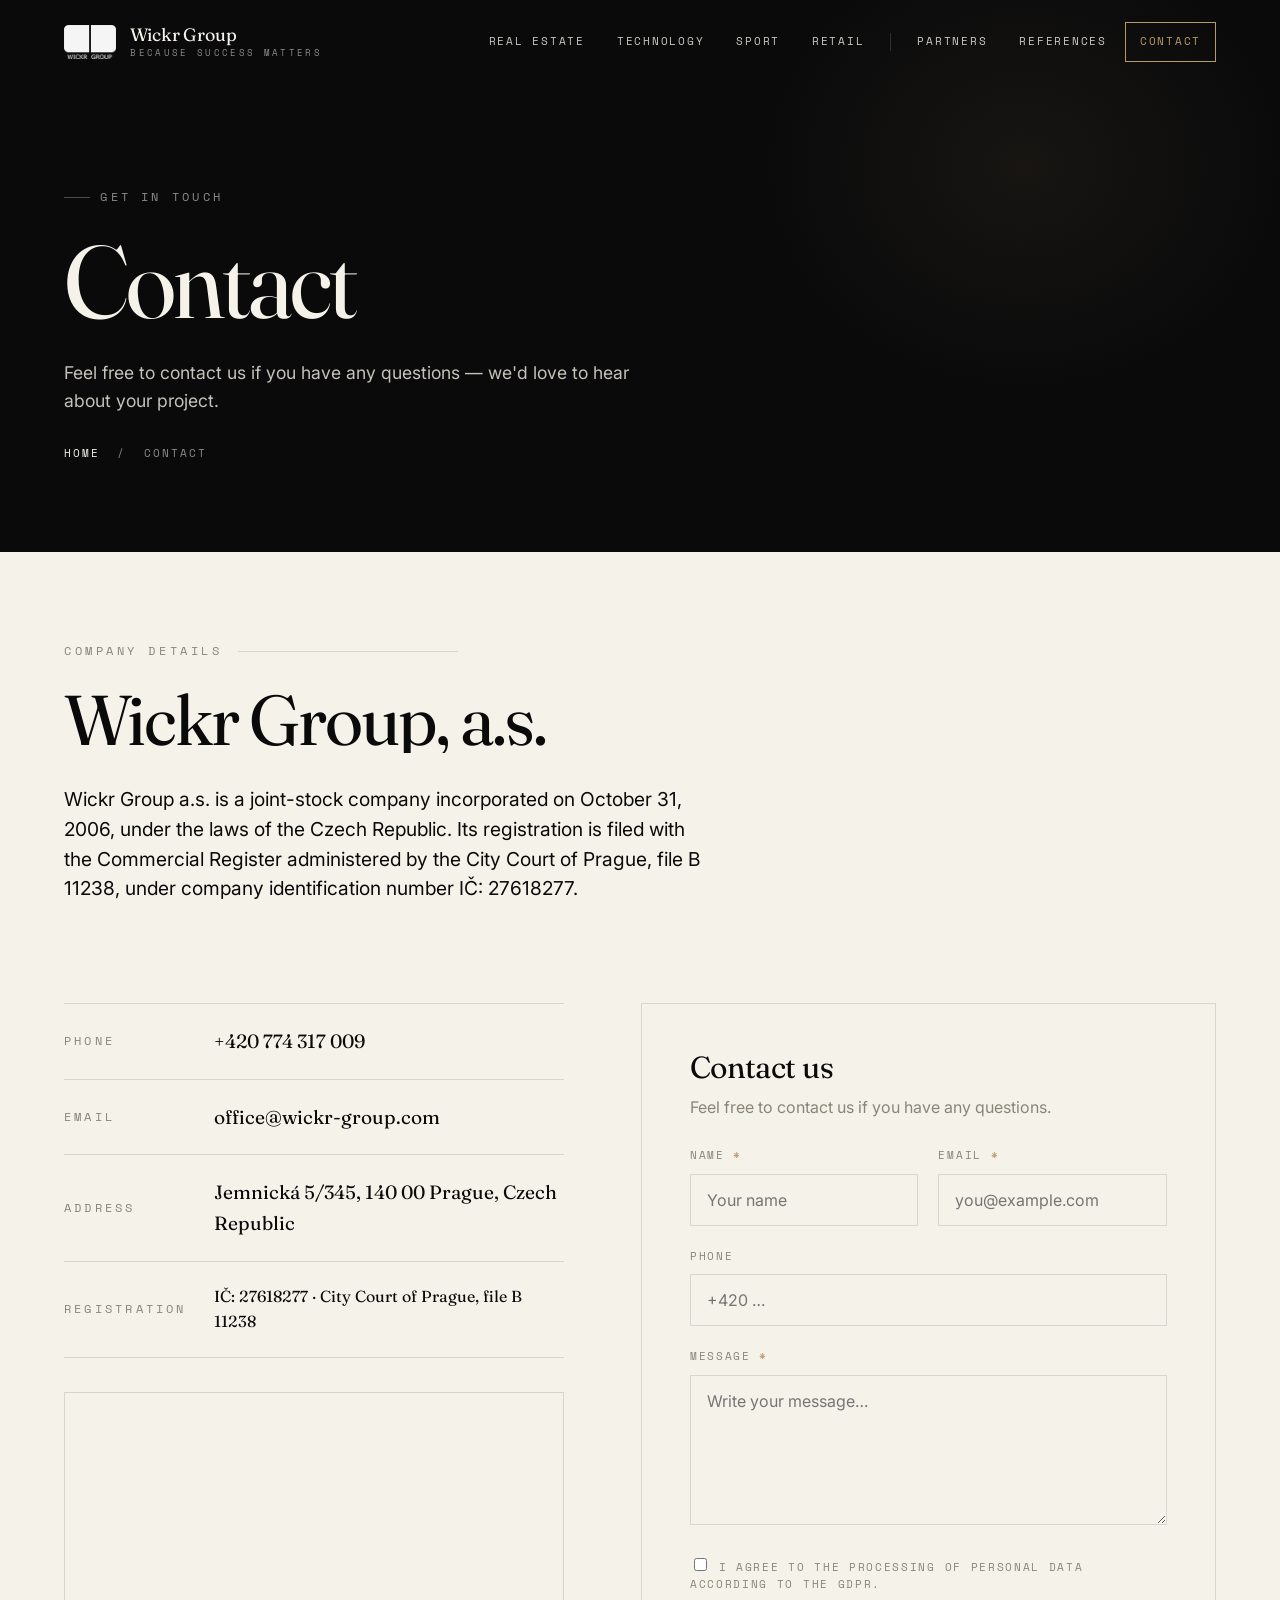
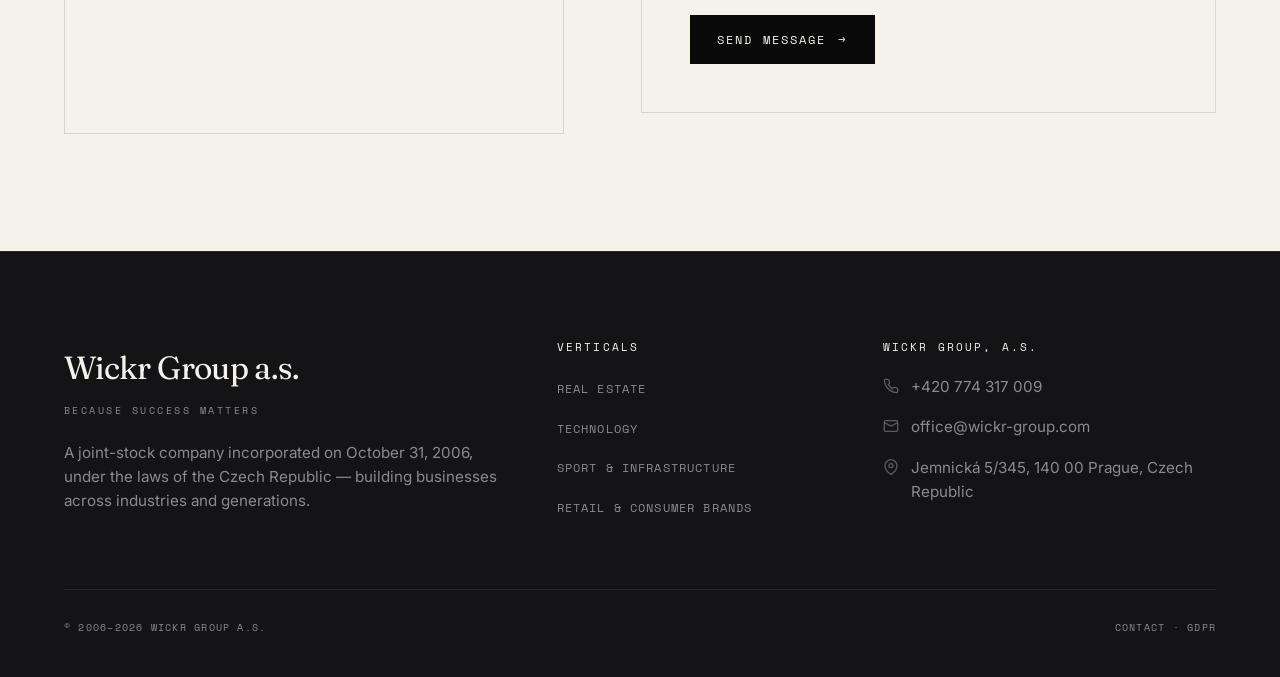
==== contact.html @ 7cead40c "Add files via upload" ====
<!DOCTYPE html>
<html lang="en">
<head>
<meta charset="UTF-8" />
<meta name="viewport" content="width=device-width, initial-scale=1.0" />
<title>Contact — Wickr Group a.s.</title>
<meta name="description" content="Contact Wickr Group a.s. — a diversified Czech family group based in Prague." />
<link rel="preconnect" href="https://fonts.googleapis.com" />
<link rel="preconnect" href="https://fonts.gstatic.com" crossorigin />
<link href="https://fonts.googleapis.com/css2?family=Fraunces:ital,opsz,wght@0,9..144,400;0,9..144,500;1,9..144,400&family=Inter:wght@400;500;600&family=Space+Mono:wght@400;700&display=swap" rel="stylesheet" />
<link rel="stylesheet" href="assets/styles.css" />
</head>
<body>

<header class="site-header">
  <div class="container container--wide nav">
    <a class="brand" href="index.html">
      <img src="assets/img/WGlogo-final.png" alt="Wickr Group a.s." />
      <span class="brand-text">Wickr Group<span>Because Success Matters</span></span>
    </a>
    <button class="nav-toggle" aria-label="Menu"><span></span><span></span><span></span></button>
    <ul class="nav-links">
      <li><a href="index.html#real-estate">Real Estate</a></li>
      <li><a href="index.html#technology">Technology</a></li>
      <li><a href="index.html#sport">Sport</a></li>
      <li><a href="index.html#retail">Retail</a></li>
      <li class="nav-sep" aria-hidden="true"></li>
      <li><a href="partnership.html">Partners</a></li>
      <li><a href="references.html">References</a></li>
      <li class="nav-cta"><a class="btn btn--line active" href="contact.html">Contact</a></li>
    </ul>
  </div>
</header>

<section class="page-banner">
  <div class="container container--wide">
    <span class="label" style="color:var(--mute-d)">Get in touch</span>
    <h1>Contact</h1>
    <p>Feel free to contact us if you have any questions — we'd love to hear about your project.</p>
    <div class="breadcrumb"><a href="index.html">Home</a> &nbsp;/&nbsp; Contact</div>
  </div>
</section>

<section class="chapter chapter--light" data-nav-theme="light" style="padding-top:clamp(50px,7vw,90px);">
  <div class="container container--wide">
    <div class="chapter__head">
      <span class="chapter__index reveal">Company details <span class="rule"></span></span>
      <h2 class="chapter__title reveal-line" style="font-size:clamp(2rem,5.5vw,4.4rem);"><span>Wickr Group, a.s.</span></h2>
      <p class="chapter__lead reveal">Wickr Group a.s. is a joint-stock company incorporated on October 31, 2006, under the laws of the Czech Republic. Its registration is filed with the Commercial Register administered by the City Court of Prague, file B 11238, under company identification number IČ: 27618277.</p>
    </div>

    <div class="contact-grid" id="form">
      <!-- Info -->
      <div class="reveal">
        <div class="info-list">
          <div class="info-row"><span class="label label--plain">Phone</span><span class="value"><a href="tel:+420774317009">+420 774 317 009</a></span></div>
          <div class="info-row"><span class="label label--plain">Email</span><span class="value"><a href="mailto:office@wickr-group.com">office@wickr-group.com</a></span></div>
          <div class="info-row"><span class="label label--plain">Address</span><span class="value">Jemnická 5/345, 140 00 Prague, Czech Republic</span></div>
          <div class="info-row"><span class="label label--plain">Registration</span><span class="value" style="font-size:1rem;">IČ: 27618277 · City Court of Prague, file B 11238</span></div>
        </div>
        <div class="map-wrap">
          <iframe title="Map" loading="lazy" src="https://www.openstreetmap.org/export/embed.html?bbox=14.45%2C50.04%2C14.52%2C50.07&amp;layer=mapnik&amp;marker=50.055%2C14.485"></iframe>
        </div>
      </div>

      <!-- Form -->
      <div class="reveal">
        <form class="form" id="contactForm" action="send.php" method="post">
          <h3>Contact us</h3>
          <p style="color:var(--mute);margin-bottom:26px;">Feel free to contact us if you have any questions.</p>
          <div class="form-row">
            <div class="field">
              <label>Name <span class="req">*</span></label>
              <input type="text" name="name" placeholder="Your name" required />
            </div>
            <div class="field">
              <label>Email <span class="req">*</span></label>
              <input type="email" name="email" placeholder="you@example.com" required />
            </div>
          </div>
          <div class="field">
            <label>Phone</label>
            <input type="tel" name="phone" placeholder="+420 …" />
          </div>
          <div class="field">
            <label>Message <span class="req">*</span></label>
            <textarea name="message" placeholder="Write your message…" required></textarea>
          </div>
          <div class="field">
            <label class="checkbox"><input type="checkbox" name="gdpr" required /> I agree to the processing of personal data according to the GDPR.</label>
          </div>
          <!-- anti-spam honeypot: leave empty -->
          <input type="text" name="website" tabindex="-1" autocomplete="off" style="position:absolute;left:-9999px;" aria-hidden="true" />
          <button class="btn btn--solid" type="submit">Send message <span class="arrow">→</span></button>
          <p id="formNote" style="display:none;color:var(--ink);margin-top:18px;font-weight:600;">Thank you — your message has been sent. We'll be in touch shortly.</p>
          <p id="formError" style="display:none;color:#a23b3b;margin-top:18px;font-weight:600;">Sorry, something went wrong. Please email us directly at office@wickr-group.com.</p>
        </form>
      </div>
    </div>
  </div>
</section>

<footer class="site-footer">
  <div class="container container--wide">
    <div class="footer-grid">
      <div>
        <div class="footer-brand">Wickr Group a.s.<span>Because Success Matters</span></div>
        <p>A joint-stock company incorporated on October 31, 2006, under the laws of the Czech Republic — building businesses across industries and generations.</p>
      </div>
      <div>
        <h4>Verticals</h4>
        <ul>
          <li><a href="index.html#real-estate">Real Estate</a></li>
          <li><a href="index.html#technology">Technology</a></li>
          <li><a href="index.html#sport">Sport &amp; Infrastructure</a></li>
          <li><a href="index.html#retail">Retail &amp; Consumer Brands</a></li>
        </ul>
      </div>
      <div>
        <h4>Wickr Group, a.s.</h4>
        <div class="foot-contact"><svg viewBox="0 0 24 24" fill="none" stroke="currentColor" stroke-width="2"><path d="M22 16.92v3a2 2 0 0 1-2.18 2 19.79 19.79 0 0 1-8.63-3.07 19.5 19.5 0 0 1-6-6 19.79 19.79 0 0 1-3.07-8.67A2 2 0 0 1 4.11 2h3a2 2 0 0 1 2 1.72c.13.96.36 1.9.7 2.81a2 2 0 0 1-.45 2.11L8.09 9.91a16 16 0 0 0 6 6l1.27-1.27a2 2 0 0 1 2.11-.45c.91.34 1.85.57 2.81.7A2 2 0 0 1 22 16.92z"/></svg><a href="tel:+420774317009">+420 774 317 009</a></div>
        <div class="foot-contact"><svg viewBox="0 0 24 24" fill="none" stroke="currentColor" stroke-width="2"><rect x="2" y="4" width="20" height="16" rx="2"/><path d="m22 7-10 5L2 7"/></svg><a href="mailto:office@wickr-group.com">office@wickr-group.com</a></div>
        <div class="foot-contact"><svg viewBox="0 0 24 24" fill="none" stroke="currentColor" stroke-width="2"><path d="M21 10c0 7-9 13-9 13s-9-6-9-13a9 9 0 0 1 18 0z"/><circle cx="12" cy="10" r="3"/></svg><span>Jemnická 5/345, 140 00 Prague, Czech Republic</span></div>
      </div>
    </div>
    <div class="footer-bottom">
      <span>© 2006–2026 Wickr Group a.s.</span>
      <span><a href="contact.html">Contact</a> · <a href="#gdpr">GDPR</a></span>
    </div>
  </div>
</footer>

<script src="assets/main.js"></script>
</body>
</html>
---- assets/styles.css ----
/* =============================================================
   WICKR GROUP — "Future Heritage"
   Established, not old. Futuristic, not experimental. Luxurious, not flashy.
   ============================================================= */

:root {
  /* Core palette — black / charcoal / warm off-white / restrained neutrals */
  --ink:        #0a0a0b;   /* near-black */
  --char:       #141416;   /* charcoal */
  --char-2:     #1b1c1f;   /* raised charcoal */
  --char-3:     #26272b;   /* hairlines on dark */
  --paper:      #f5f2ea;   /* warm off-white */
  --paper-2:    #eae5d9;   /* deeper warm neutral */
  --paper-3:    #ded8ca;
  --mute:       #8b8578;   /* warm grey text on light */
  --mute-d:     #8a8b8f;   /* cool grey text on dark */
  --line:       rgba(10,10,11,.12);
  --line-d:     rgba(255,255,255,.14);
  --brass:      #b89968;   /* restrained warm metallic accent — used sparingly */

  --maxw: 1280px;
  --gutter: clamp(20px, 5vw, 64px);

  --sans: "Inter", "Segoe UI", system-ui, -apple-system, Roboto, Helvetica, Arial, sans-serif;
  --serif: "Fraunces", "Playfair Display", Georgia, serif;
  --mono: "Space Mono", ui-monospace, "SFMono-Regular", Menlo, Consolas, monospace;

  --ease: cubic-bezier(.22,.61,.36,1);       /* weighted, premium */
  --ease-out: cubic-bezier(.16,1,.3,1);
}

* { box-sizing: border-box; }

html { -webkit-text-size-adjust: 100%; }
html.lenis, html.lenis body { height: auto; }
.lenis.lenis-smooth { scroll-behavior: auto !important; }
.lenis.lenis-stopped { overflow: hidden; }

body {
  margin: 0;
  font-family: var(--sans);
  color: var(--ink);
  background: var(--paper);
  line-height: 1.6;
  font-weight: 400;
  -webkit-font-smoothing: antialiased;
  text-rendering: optimizeLegibility;
  overflow-x: hidden;
}

img { max-width: 100%; display: block; }

::selection { background: var(--ink); color: var(--paper); }

a { color: inherit; text-decoration: none; }

h1, h2, h3, h4 {
  font-family: var(--serif);
  font-weight: 400;
  line-height: 1.02;
  letter-spacing: -.015em;
  margin: 0;
  font-optical-sizing: auto;
}

p { margin: 0 0 1.15em; }

.container { width: 100%; max-width: var(--maxw); margin: 0 auto; padding: 0 var(--gutter); }
.container--wide { max-width: 1600px; }

/* ---------- Institutional / technical label ---------- */
.label {
  font-family: var(--mono);
  font-size: .72rem;
  letter-spacing: .28em;
  text-transform: uppercase;
  color: var(--mute);
  display: inline-flex;
  align-items: center;
  gap: .9em;
  font-weight: 400;
}
.label::before {
  content: "";
  width: 26px; height: 1px;
  background: currentColor;
  opacity: .5;
}
.label--plain::before { display: none; }
[data-theme="dark"] .label, .theme-dark .label { color: var(--mute-d); }

/* ---------- Buttons ---------- */
.btn {
  --bc: var(--ink);
  display: inline-flex; align-items: center; gap: 12px;
  padding: 15px 26px;
  font-family: var(--mono);
  font-size: .74rem;
  letter-spacing: .18em;
  text-transform: uppercase;
  border: 1px solid var(--bc);
  color: var(--bc);
  background: transparent;
  cursor: pointer;
  transition: color .5s var(--ease), background .5s var(--ease), border-color .5s var(--ease);
  position: relative;
  overflow: hidden;
}
.btn .arrow { transition: transform .5s var(--ease); }
.btn:hover .arrow { transform: translateX(6px); }
.btn--solid { background: var(--ink); color: var(--paper); border-color: var(--ink); }
.btn--solid:hover { background: transparent; color: var(--ink); }
.btn--line:hover { background: var(--ink); color: var(--paper); }
.theme-dark .btn, [data-theme="dark"] .btn { --bc: var(--paper); }
.theme-dark .btn--line:hover, [data-theme="dark"] .btn--line:hover { background: var(--paper); color: var(--ink); }
.theme-dark .btn--solid, [data-theme="dark"] .btn--solid { background: var(--paper); color: var(--ink); border-color: var(--paper); }
.theme-dark .btn--solid:hover, [data-theme="dark"] .btn--solid:hover { background: transparent; color: var(--paper); }

/* =============================================================
   LOADER
   ============================================================= */
.loader {
  position: fixed; inset: 0; z-index: 200;
  background: var(--ink); color: var(--paper);
  display: flex; align-items: flex-end; justify-content: space-between;
  padding: var(--gutter);
  transition: opacity .8s var(--ease), visibility .8s var(--ease);
}
.loader.done { opacity: 0; visibility: hidden; }
.loader__brand { font-family: var(--mono); letter-spacing: .5em; font-size: .8rem; text-transform: uppercase; }
.loader__count { font-family: var(--serif); font-size: clamp(4rem, 18vw, 13rem); line-height: .8; letter-spacing: -.03em; }
.loader__bar { position: absolute; left: 0; bottom: 0; height: 2px; background: var(--brass); width: 0%; transition: width .3s linear; }

/* =============================================================
   HEADER / NAV
   ============================================================= */
.site-header {
  position: fixed; top: 0; left: 0; right: 0; z-index: 90;
  transition: background .5s var(--ease), border-color .5s var(--ease), transform .5s var(--ease);
  border-bottom: 1px solid transparent;
}
.site-header.scrolled {
  background: rgba(10,10,11,.78);
  backdrop-filter: saturate(140%) blur(14px);
  border-bottom-color: var(--line-d);
}
.site-header.hide { transform: translateY(-100%); }
.nav { display: flex; align-items: center; justify-content: space-between; min-height: 84px; gap: 24px; }

.brand { display: flex; align-items: center; gap: 14px; color: var(--paper); }
.brand img { height: 34px; width: auto; filter: brightness(0) invert(1); opacity: .96; }
.brand-text { font-family: var(--serif); font-size: 1.12rem; letter-spacing: -.01em; line-height: 1; }
.brand-text span { display: block; font-family: var(--mono); font-size: .56rem; letter-spacing: .26em; text-transform: uppercase; color: var(--mute-d); margin-top: 5px; }
/* over light sections the nav text flips */
.site-header.on-light:not(.scrolled) .brand { color: var(--ink); }
.site-header.on-light:not(.scrolled) .brand img { filter: none; }
.site-header.on-light:not(.scrolled) .nav-links > li > a { color: var(--ink); }
.site-header.on-light:not(.scrolled) .nav-toggle span { background: var(--ink); }

.nav-links { display: flex; align-items: center; gap: 4px; list-style: none; margin: 0; padding: 0; }
.nav-links > li > a {
  display: block; padding: 10px 14px;
  font-family: var(--mono); font-size: .68rem; letter-spacing: .16em; text-transform: uppercase;
  color: var(--paper); opacity: .82; transition: opacity .3s var(--ease), color .5s var(--ease);
}
.nav-links > li > a:hover, .nav-links > li > a.active { opacity: 1; }
.nav-links > li > a.active { color: var(--brass); }
.nav-sep { width: 1px; height: 18px; background: var(--line-d); margin: 0 8px; }
.site-header.on-light:not(.scrolled) .nav-sep { background: var(--line); }
.nav-cta a { border-color: currentColor; }

.nav-toggle { display: none; background: none; border: 0; cursor: pointer; padding: 10px; z-index: 95; }
.nav-toggle span { display: block; width: 26px; height: 1.5px; background: var(--paper); margin: 6px 0; transition: .4s var(--ease); }
.nav-toggle.open span:nth-child(1) { transform: translateY(7.5px) rotate(45deg); }
.nav-toggle.open span:nth-child(2) { opacity: 0; }
.nav-toggle.open span:nth-child(3) { transform: translateY(-7.5px) rotate(-45deg); }

/* =============================================================
   HERO / GLOBE
   ============================================================= */
.hero {
  position: relative;
  min-height: 100svh;
  background: var(--ink);
  color: var(--paper);
  overflow: hidden;
  display: flex;
  align-items: center;
}
.hero__canvas { position: absolute; inset: 0; z-index: 1; }
.hero__canvas canvas { display: block; width: 100% !important; height: 100% !important; }
.hero__glow {
  position: absolute; z-index: 0; inset: 0;
  background: radial-gradient(60% 60% at 68% 45%, rgba(184,153,104,.10), transparent 70%);
  pointer-events: none;
}
.hero__inner { position: relative; z-index: 3; width: 100%; pointer-events: none; }
.hero__inner .btn, .hero__inner a { pointer-events: auto; }
.hero__eyebrow { margin-bottom: 30px; color: var(--mute-d); }
.hero h1 {
  font-size: clamp(2.6rem, 8.5vw, 8.2rem);
  line-height: .96;
  max-width: 15ch;
  letter-spacing: -.03em;
}
.hero h1 em { font-style: italic; color: var(--brass); }
.hero__sub { margin-top: 34px; max-width: 46ch; color: #cfccc4; font-size: clamp(1rem, 1.4vw, 1.22rem); line-height: 1.6; }
.hero__scroll {
  position: absolute; z-index: 3; left: var(--gutter); bottom: 30px;
  font-family: var(--mono); font-size: .64rem; letter-spacing: .24em; text-transform: uppercase; color: var(--mute-d);
  display: flex; align-items: center; gap: 12px;
}
.hero__scroll .line { width: 46px; height: 1px; background: var(--mute-d); position: relative; overflow: hidden; }
.hero__scroll .line::after { content:""; position:absolute; inset:0; background: var(--brass); transform: translateX(-100%); animation: scrollcue 2.6s var(--ease) infinite; }
@keyframes scrollcue { 0%{transform:translateX(-100%)} 60%,100%{transform:translateX(100%)} }
.hero__meta {
  position: absolute; z-index: 3; right: var(--gutter); bottom: 34px;
  text-align: right; font-family: var(--mono); font-size: .62rem; letter-spacing: .2em; text-transform: uppercase; color: var(--mute-d); line-height: 2;
}

/* WebGL fallback */
.hero.no-webgl .hero__canvas {
  background:
    radial-gradient(closest-side at 68% 46%, #24262b, #0d0d0f 78%),
    var(--ink);
}
.hero.no-webgl .hero__canvas::after {
  content:""; position:absolute; left:56%; top:50%; width: min(46vw,520px); aspect-ratio:1; transform: translate(-50%,-50%);
  border-radius:50%; border:1px solid rgba(255,255,255,.10);
  box-shadow: inset 0 0 120px rgba(0,0,0,.6), 0 0 90px rgba(184,153,104,.06);
  background: repeating-radial-gradient(circle at 40% 38%, rgba(255,255,255,.05) 0 1px, transparent 1px 9px);
}

/* =============================================================
   SECTIONS / CHAPTERS
   ============================================================= */
.chapter { position: relative; padding: clamp(90px, 13vh, 180px) 0; }
.chapter--dark { background: var(--ink); color: var(--paper); }
.chapter--char { background: var(--char); color: var(--paper); }
.chapter--light { background: var(--paper); color: var(--ink); }
.chapter--paper2 { background: var(--paper-2); color: var(--ink); }
.chapter--dark p, .chapter--char p { color: #c5c2ba; }
.chapter--dark h1,.chapter--dark h2,.chapter--dark h3,.chapter--char h2,.chapter--char h3 { color: var(--paper); }

/* Chapter opener: big label + oversized title */
.chapter__head { display: grid; grid-template-columns: 1fr; gap: 26px; margin-bottom: clamp(40px, 6vw, 80px); }
.chapter__index {
  font-family: var(--mono); font-size: .74rem; letter-spacing: .3em; text-transform: uppercase; color: var(--mute);
  display: flex; align-items: center; gap: 16px;
}
.chapter--dark .chapter__index, .chapter--char .chapter__index { color: var(--mute-d); }
.chapter__index .rule { flex: 1; height: 1px; background: var(--line); max-width: 220px; }
.chapter--dark .chapter__index .rule, .chapter--char .chapter__index .rule { background: var(--line-d); }
.chapter__title {
  font-size: clamp(2.6rem, 9vw, 8rem);
  line-height: .94;
  letter-spacing: -.03em;
}
.chapter__lead { max-width: 54ch; font-size: clamp(1.05rem, 1.5vw, 1.35rem); line-height: 1.55; margin-top: 6px; }

/* Split layout */
.split { display: grid; grid-template-columns: 1.05fr .95fr; gap: clamp(36px, 6vw, 90px); align-items: center; }
.split--reverse .split__media { order: 2; }
.split__media { position: relative; overflow: hidden; }
.split__media img { width: 100%; height: 100%; object-fit: cover; min-height: 340px; }
.split__body h3 { font-size: clamp(1.6rem, 3vw, 2.6rem); margin-bottom: .5em; }
.split__body p { max-width: 52ch; }

/* Editorial prose */
.prose p { font-size: 1.06rem; max-width: 60ch; color: inherit; opacity: .92; }
.prose--muted p { color: var(--mute); }

/* Feature list */
.f-list { list-style: none; margin: 20px 0 0; padding: 0; }
.f-list li {
  position: relative; padding: 16px 0 16px 34px;
  border-top: 1px solid var(--line);
  font-size: 1rem; color: inherit;
}
.chapter--dark .f-list li, .chapter--char .f-list li { border-top-color: var(--line-d); }
.f-list li:last-child { border-bottom: 1px solid var(--line); }
.chapter--dark .f-list li:last-child, .chapter--char .f-list li:last-child { border-bottom-color: var(--line-d); }
.f-list li::before {
  content: attr(data-i);
  position: absolute; left: 0; top: 17px;
  font-family: var(--mono); font-size: .66rem; color: var(--brass); letter-spacing: .1em;
}

/* Stats */
.stats { display: grid; grid-template-columns: repeat(3, 1fr); gap: clamp(24px, 4vw, 60px); border-top: 1px solid var(--line-d); padding-top: 56px; }
.stat .num { font-family: var(--serif); font-size: clamp(3rem, 7vw, 5.6rem); line-height: .9; letter-spacing: -.03em; }
.stat .num .plus { color: var(--brass); }
.stat .lbl { font-family: var(--mono); font-size: .68rem; letter-spacing: .2em; text-transform: uppercase; color: var(--mute-d); margin-top: 16px; }

/* Spec table */
.spec { border-top: 1px solid var(--line); }
.chapter--dark .spec, .chapter--char .spec { border-top-color: var(--line-d); }
.spec-row { display: flex; justify-content: space-between; gap: 24px; padding: 16px 0; border-bottom: 1px solid var(--line); }
.chapter--dark .spec-row, .chapter--char .spec-row { border-bottom-color: var(--line-d); }
.spec-row .k { font-family: var(--mono); font-size: .72rem; letter-spacing: .12em; text-transform: uppercase; color: var(--mute); }
.chapter--dark .spec-row .k, .chapter--char .spec-row .k { color: var(--mute-d); }
.spec-row .v { font-family: var(--serif); font-size: 1.15rem; }

/* =============================================================
   RETAIL vertical — editorial brand list + Symphony moment
   ============================================================= */
.brand-index { border-top: 1px solid var(--line-d); margin-top: 10px; }
.brand-index a, .brand-index span.bi {
  display: flex; align-items: baseline; justify-content: space-between; gap: 20px;
  padding: 22px 0; border-bottom: 1px solid var(--line-d);
  font-family: var(--serif); font-size: clamp(1.5rem, 4.4vw, 3.1rem); letter-spacing: -.02em; color: var(--paper);
  transition: padding .5s var(--ease), color .4s var(--ease);
}
.brand-index .bi .cat { font-family: var(--mono); font-size: .64rem; letter-spacing: .2em; text-transform: uppercase; color: var(--mute-d); align-self: center; }
.brand-index a:hover { padding-left: 22px; color: var(--brass); }

.symphony {
  margin-top: clamp(50px, 8vw, 110px);
  border: 1px solid var(--line-d);
  padding: clamp(32px, 5vw, 72px);
  display: grid; grid-template-columns: auto 1fr; gap: clamp(28px, 5vw, 70px); align-items: center;
  background:
    radial-gradient(120% 140% at 0% 0%, rgba(184,153,104,.09), transparent 55%),
    var(--char-2);
}
.symphony__mark {
  font-family: var(--serif); font-size: clamp(2.4rem, 5vw, 4rem); line-height: .95; letter-spacing: -.02em; color: var(--paper);
  writing-mode: vertical-rl; text-orientation: mixed; padding-right: 8px; border-right: 1px solid var(--line-d);
}
.symphony__body .label { color: var(--brass); margin-bottom: 20px; }
.symphony__body h3 { font-size: clamp(2rem, 4vw, 3.2rem); margin-bottom: .5em; color: var(--paper); }

/* =============================================================
   PARTNERS
   ============================================================= */
.partner { display: grid; grid-template-columns: 1fr 1fr; gap: clamp(30px, 6vw, 88px); align-items: center; padding: clamp(40px,7vw,90px) 0; }
.partner + .partner { border-top: 1px solid var(--line); }
.partner--reverse .partner__media { order: 2; }
.partner__media { overflow: hidden; }
.partner__media img { width: 100%; height: 100%; object-fit: cover; min-height: 320px; }
.partner__body .label { color: var(--brass); margin-bottom: 18px; }
.partner__body h3 { font-size: clamp(1.8rem, 3.5vw, 3rem); margin-bottom: .55em; }
.partner__links { display: flex; gap: 14px; flex-wrap: wrap; margin-top: 30px; }

/* =============================================================
   REFERENCES / GALLERY
   ============================================================= */
.gal-group { margin-bottom: clamp(50px, 8vw, 96px); }
.gal-group__head { display: flex; align-items: baseline; justify-content: space-between; gap: 20px; margin-bottom: 26px; border-bottom: 1px solid var(--line); padding-bottom: 18px; }
.gal-group__head h3 { font-size: clamp(1.5rem, 3vw, 2.4rem); }
.gal-group__head .label { color: var(--mute); }
.gal-grid { display: grid; grid-template-columns: repeat(auto-fill, minmax(260px, 1fr)); gap: 12px; }
.gal-grid a { display: block; aspect-ratio: 4/3; overflow: hidden; position: relative; background: var(--paper-2); }
.gal-grid img { width: 100%; height: 100%; object-fit: cover; transition: transform 1s var(--ease); }
.gal-grid a:hover img { transform: scale(1.06); }
.gal-grid a::after { content:""; position:absolute; inset:0; background: linear-gradient(transparent 60%, rgba(10,10,11,.4)); opacity:0; transition: opacity .5s var(--ease); }
.gal-grid a:hover::after { opacity:1; }

.proj-cards { display: grid; grid-template-columns: 1fr 1fr; gap: clamp(20px,3vw,32px); }
.proj-card { background: var(--char-2); overflow: hidden; }
.proj-card img { aspect-ratio: 16/9; object-fit: cover; width: 100%; transition: transform 1s var(--ease); }
.proj-card:hover img { transform: scale(1.04); }
.proj-card .body { padding: 30px 32px 36px; }
.proj-card h3 { font-size: 1.5rem; margin-bottom: .5em; color: var(--paper); }
.proj-card p { color: #c5c2ba; font-size: .98rem; }

/* =============================================================
   PAGE BANNER (subpages)
   ============================================================= */
.page-banner { background: var(--ink); color: var(--paper); padding: clamp(150px,20vh,240px) 0 clamp(70px,10vh,120px); position: relative; overflow: hidden; }
.page-banner::after { content:""; position:absolute; right:-10%; top:-30%; width: 60vw; height: 120%; background: radial-gradient(closest-side, rgba(184,153,104,.08), transparent 70%); pointer-events:none; }
.page-banner h1 { font-size: clamp(2.8rem, 8vw, 7rem); letter-spacing: -.03em; margin: 22px 0 0; }
.page-banner p { max-width: 56ch; color: #c5c2ba; margin-top: 26px; font-size: 1.1rem; }
.breadcrumb { font-family: var(--mono); font-size: .66rem; letter-spacing: .18em; text-transform: uppercase; color: var(--mute-d); margin-top: 30px; }
.breadcrumb a { color: var(--paper); }

/* =============================================================
   CONTACT
   ============================================================= */
.contact-grid { display: grid; grid-template-columns: 1fr 1.15fr; gap: clamp(36px, 6vw, 80px); align-items: start; }
.info-list { border-top: 1px solid var(--line); }
.info-row { display: grid; grid-template-columns: 130px 1fr; gap: 20px; padding: 22px 0; border-bottom: 1px solid var(--line); }
.info-row .label { color: var(--mute); }
.info-row .value { font-family: var(--serif); font-size: 1.2rem; }
.info-row .value a:hover { color: var(--brass); }
.map-wrap { margin-top: 34px; overflow: hidden; border: 1px solid var(--line); filter: grayscale(1) contrast(1.05); }
.map-wrap iframe { display: block; width: 100%; border: 0; height: 340px; }

.form { border: 1px solid var(--line); padding: clamp(28px, 4vw, 48px); background: var(--paper); }
.form h3 { font-size: 1.9rem; margin-bottom: .4em; }
.form-row { display: grid; grid-template-columns: 1fr 1fr; gap: 20px; }
.field { margin-bottom: 22px; }
.field label { display: block; font-family: var(--mono); font-size: .66rem; letter-spacing: .16em; text-transform: uppercase; color: var(--mute); margin-bottom: 10px; }
.field label .req { color: var(--brass); }
.field input, .field textarea {
  width: 100%; padding: 15px 16px; border: 1px solid var(--line); border-radius: 0;
  font-family: var(--sans); font-size: 1rem; color: var(--ink); background: transparent;
  transition: border-color .4s var(--ease);
}
.field input:focus, .field textarea:focus { outline: none; border-color: var(--ink); }
.field textarea { resize: vertical; min-height: 150px; }
.checkbox { display: flex; gap: 12px; align-items: flex-start; font-family: var(--sans); font-size: .9rem; letter-spacing: 0; text-transform: none; color: var(--mute); }
.checkbox input { width: auto; margin-top: 3px; accent-color: var(--ink); }

/* =============================================================
   CTA
   ============================================================= */
.cta { background: var(--ink); color: var(--paper); text-align: center; padding: clamp(80px,14vh,170px) 0; position: relative; overflow: hidden; }
.cta::after { content:""; position:absolute; left:50%; top:50%; transform:translate(-50%,-50%); width: 70vw; height: 70vw; max-width: 800px; max-height: 800px; border-radius:50%; background: radial-gradient(closest-side, rgba(184,153,104,.10), transparent 70%); pointer-events:none; }
.cta h2 { font-size: clamp(2.4rem, 6vw, 5rem); letter-spacing: -.03em; position: relative; }
.cta p { max-width: 52ch; margin: 26px auto 40px; color: #c5c2ba; position: relative; font-size: 1.1rem; }
.cta .btn { position: relative; }

/* =============================================================
   FOOTER
   ============================================================= */
.site-footer { background: var(--char); color: var(--mute-d); padding: clamp(70px,10vh,120px) 0 40px; border-top: 1px solid var(--char-3); }
.footer-grid { display: grid; grid-template-columns: 1.6fr 1fr 1.2fr; gap: 48px; padding-bottom: 56px; }
.footer-brand { font-family: var(--serif); font-size: 2rem; color: var(--paper); letter-spacing: -.02em; }
.footer-brand span { display:block; font-family: var(--mono); font-size:.6rem; letter-spacing:.26em; text-transform:uppercase; color: var(--mute-d); margin-top: 10px; }
.site-footer p { font-size: .95rem; max-width: 44ch; margin-top: 22px; }
.site-footer h4 { font-family: var(--mono); font-weight: 400; color: var(--paper); font-size: .68rem; letter-spacing: .2em; text-transform: uppercase; margin-bottom: 22px; }
.site-footer ul { list-style: none; margin: 0; padding: 0; }
.site-footer li { margin-bottom: 14px; }
.site-footer li a { font-family: var(--mono); font-size: .72rem; letter-spacing: .1em; text-transform: uppercase; color: var(--mute-d); transition: color .3s var(--ease); }
.site-footer a:hover { color: var(--paper); }
.foot-contact { display: flex; gap: 12px; align-items: flex-start; margin-bottom: 16px; font-size: .95rem; }
.foot-contact svg { width: 16px; height: 16px; margin-top: 3px; flex: 0 0 16px; opacity: .6; }
.footer-bottom { border-top: 1px solid var(--char-3); padding-top: 30px; display: flex; justify-content: space-between; flex-wrap: wrap; gap: 12px; font-family: var(--mono); font-size: .64rem; letter-spacing: .12em; text-transform: uppercase; }

/* =============================================================
   MOTION / REVEAL
   ============================================================= */
.reveal { opacity: 0; transform: translateY(28px); transition: opacity 1s var(--ease-out), transform 1s var(--ease-out); }
.reveal.in { opacity: 1; transform: none; }
.reveal-line { display: block; overflow: hidden; }
.reveal-line > * { display: block; transform: translateY(110%); transition: transform 1.1s var(--ease-out); }
.reveal-line.in > * { transform: none; }
[data-stagger] > * { transition-delay: calc(var(--d,0) * 90ms); }

/* =============================================================
   RESPONSIVE
   ============================================================= */
@media (max-width: 1000px) {
  .split, .partner, .contact-grid, .proj-cards { grid-template-columns: 1fr; }
  .split--reverse .split__media, .partner--reverse .partner__media { order: 0; }
  .symphony { grid-template-columns: 1fr; }
  .symphony__mark { writing-mode: horizontal-tb; border-right: 0; border-bottom: 1px solid var(--line-d); padding: 0 0 18px; }
  .footer-grid { grid-template-columns: 1fr 1fr; }
  .stats { grid-template-columns: 1fr; gap: 30px; }
}
@media (max-width: 760px) {
  .nav-links {
    position: fixed; inset: 0; z-index: 92;
    background: var(--ink); flex-direction: column; align-items: flex-start; justify-content: center;
    gap: 4px; padding: 0 var(--gutter);
    transform: translateY(-100%); transition: transform .6s var(--ease); display: flex;
  }
  .nav-links.open { transform: none; }
  .nav-links > li { width: 100%; }
  .nav-links > li > a { font-size: 1.6rem; font-family: var(--serif); letter-spacing: -.01em; text-transform: none; color: var(--paper) !important; opacity: 1; padding: 12px 0; }
  .nav-links > li > a.active { color: var(--brass) !important; }
  .nav-sep { display: none; }
  .nav-cta { margin-top: 20px; }
  .nav-cta a { font-family: var(--mono); font-size: .8rem; }
  .nav-toggle { display: block; }
  .site-header.on-light:not(.scrolled) .nav-toggle span { background: var(--ink); }
  .nav-toggle.open span { background: var(--paper) !important; }
  .info-row { grid-template-columns: 1fr; gap: 6px; }
  .form-row { grid-template-columns: 1fr; }
  .hero__meta { display: none; }
}

/* =============================================================
   REDUCED MOTION
   ============================================================= */
@media (prefers-reduced-motion: reduce) {
  * { animation-duration: .001ms !important; animation-iteration-count: 1 !important; transition-duration: .001ms !important; scroll-behavior: auto !important; }
  .reveal { opacity: 1; transform: none; }
  .reveal-line > * { transform: none; }
  .hero__scroll .line::after { display: none; }
}
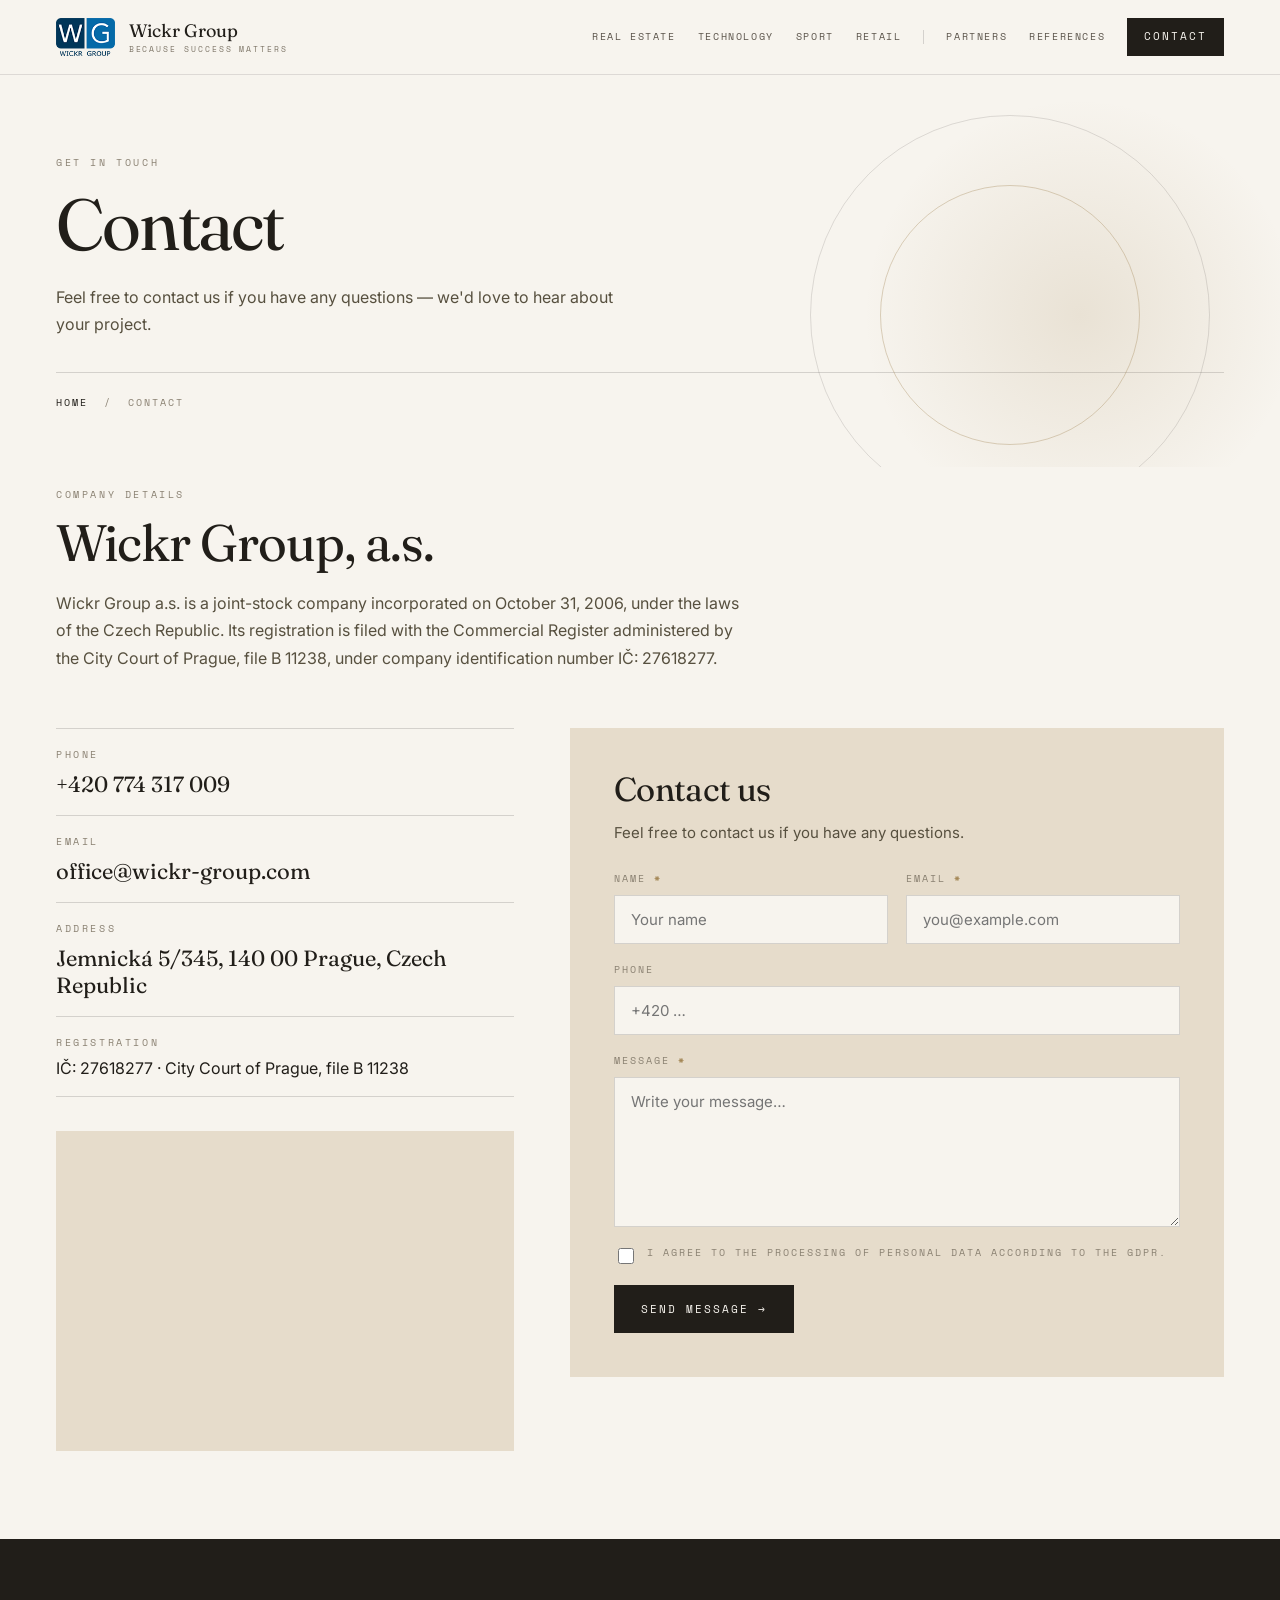
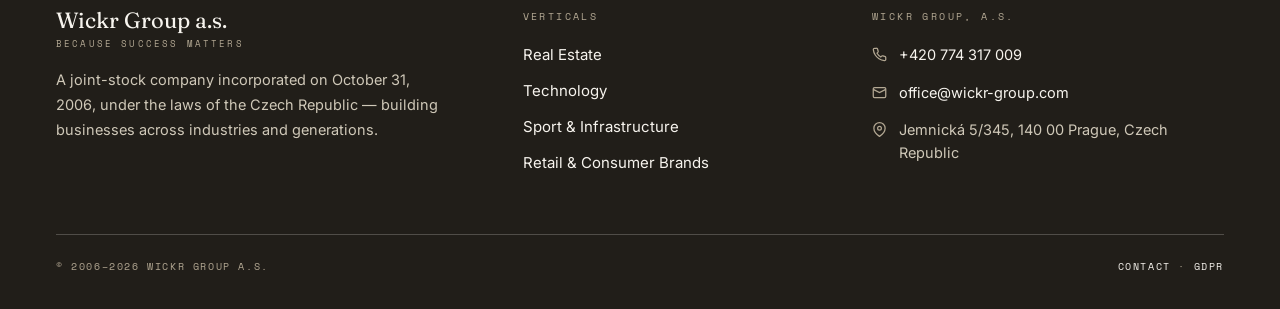
==== commit b1e8f828: "Add files via upload" ====
--- a/contact.html
+++ b/contact.html
@@ -7,13 +7,12 @@
 <meta name="description" content="Contact Wickr Group a.s. — a diversified Czech family group based in Prague." />
 <link rel="preconnect" href="https://fonts.googleapis.com" />
 <link rel="preconnect" href="https://fonts.gstatic.com" crossorigin />
-<link href="https://fonts.googleapis.com/css2?family=Fraunces:ital,opsz,wght@0,9..144,400;0,9..144,500;1,9..144,400&family=Inter:wght@400;500;600&family=Space+Mono:wght@400;700&display=swap" rel="stylesheet" />
-<link rel="stylesheet" href="assets/styles.css" />
+<link href="https://fonts.googleapis.com/css2?family=Fraunces:ital,opsz,wght@0,9..144,400;0,9..144,500;1,9..144,400&family=Inter:wght@400;500&family=Space+Mono:wght@400;700&display=swap" rel="stylesheet" />
+<link rel="stylesheet" href="assets/warm.css" />
 </head>
 <body>
-
-<header class="site-header">
-  <div class="container container--wide nav">
+<header>
+  <div class="nav">
     <a class="brand" href="index.html">
       <img src="assets/img/WGlogo-final.png" alt="Wickr Group a.s." />
       <span class="brand-text">Wickr Group<span>Because Success Matters</span></span>
@@ -31,105 +30,95 @@
     </ul>
   </div>
 </header>
-
 <section class="page-banner">
-  <div class="container container--wide">
-    <span class="label" style="color:var(--mute-d)">Get in touch</span>
-    <h1>Contact</h1>
-    <p>Feel free to contact us if you have any questions — we'd love to hear about your project.</p>
-    <div class="breadcrumb"><a href="index.html">Home</a> &nbsp;/&nbsp; Contact</div>
-  </div>
+  <div class="ring ring--glow"></div><div class="ring ring--a"></div><div class="ring ring--b"></div>
+  <span class="lbl">Get in touch</span>
+  <h1>Contact</h1>
+  <p>Feel free to contact us if you have any questions — we'd love to hear about your project.</p>
+  <div class="breadcrumb"><a href="index.html">Home</a> &nbsp;/&nbsp; Contact</div>
 </section>
 
-<section class="chapter chapter--light" data-nav-theme="light" style="padding-top:clamp(50px,7vw,90px);">
-  <div class="container container--wide">
-    <div class="chapter__head">
-      <span class="chapter__index reveal">Company details <span class="rule"></span></span>
-      <h2 class="chapter__title reveal-line" style="font-size:clamp(2rem,5.5vw,4.4rem);"><span>Wickr Group, a.s.</span></h2>
-      <p class="chapter__lead reveal">Wickr Group a.s. is a joint-stock company incorporated on October 31, 2006, under the laws of the Czech Republic. Its registration is filed with the Commercial Register administered by the City Court of Prague, file B 11238, under company identification number IČ: 27618277.</p>
+<main class="wrap" style="padding-top:20px;padding-bottom:88px">
+  <div style="max-width:70ch;margin-bottom:56px">
+    <span class="lbl">Company details</span>
+    <h2>Wickr Group, a.s.</h2>
+    <p class="lead" style="max-width:70ch">Wickr Group a.s. is a joint-stock company incorporated on October 31, 2006, under the laws of the Czech Republic. Its registration is filed with the Commercial Register administered by the City Court of Prague, file B 11238, under company identification number IČ: 27618277.</p>
+  </div>
+
+  <div class="contact-grid" id="form">
+    <div>
+      <div class="info-list">
+        <div class="info-row"><span class="lbl">Phone</span><span class="value"><a href="tel:+420774317009">+420 774 317 009</a></span></div>
+        <div class="info-row"><span class="lbl">Email</span><span class="value"><a href="mailto:office@wickr-group.com">office@wickr-group.com</a></span></div>
+        <div class="info-row"><span class="lbl">Address</span><span class="value">Jemnická 5/345, 140 00 Prague, Czech Republic</span></div>
+        <div class="info-row"><span class="lbl">Registration</span><span class="value" style="font-size:16px;font-family:var(--sans)">IČ: 27618277 · City Court of Prague, file B 11238</span></div>
+      </div>
+      <div class="map-wrap">
+        <iframe title="Map" loading="lazy" src="https://www.openstreetmap.org/export/embed.html?bbox=14.45%2C50.04%2C14.52%2C50.07&amp;layer=mapnik&amp;marker=50.055%2C14.485"></iframe>
+      </div>
     </div>
 
-    <div class="contact-grid" id="form">
-      <!-- Info -->
-      <div class="reveal">
-        <div class="info-list">
-          <div class="info-row"><span class="label label--plain">Phone</span><span class="value"><a href="tel:+420774317009">+420 774 317 009</a></span></div>
-          <div class="info-row"><span class="label label--plain">Email</span><span class="value"><a href="mailto:office@wickr-group.com">office@wickr-group.com</a></span></div>
-          <div class="info-row"><span class="label label--plain">Address</span><span class="value">Jemnická 5/345, 140 00 Prague, Czech Republic</span></div>
-          <div class="info-row"><span class="label label--plain">Registration</span><span class="value" style="font-size:1rem;">IČ: 27618277 · City Court of Prague, file B 11238</span></div>
-        </div>
-        <div class="map-wrap">
-          <iframe title="Map" loading="lazy" src="https://www.openstreetmap.org/export/embed.html?bbox=14.45%2C50.04%2C14.52%2C50.07&amp;layer=mapnik&amp;marker=50.055%2C14.485"></iframe>
-        </div>
-      </div>
-
-      <!-- Form -->
-      <div class="reveal">
-        <form class="form" id="contactForm" action="send.php" method="post">
-          <h3>Contact us</h3>
-          <p style="color:var(--mute);margin-bottom:26px;">Feel free to contact us if you have any questions.</p>
-          <div class="form-row">
-            <div class="field">
-              <label>Name <span class="req">*</span></label>
-              <input type="text" name="name" placeholder="Your name" required />
-            </div>
-            <div class="field">
-              <label>Email <span class="req">*</span></label>
-              <input type="email" name="email" placeholder="you@example.com" required />
-            </div>
+    <div>
+      <form class="form" id="contactForm" action="send.php" method="post">
+        <h3>Contact us</h3>
+        <p class="body-t" style="margin-bottom:26px">Feel free to contact us if you have any questions.</p>
+        <div class="form-row">
+          <div class="field">
+            <label for="f-name">Name <span class="req">*</span></label>
+            <input id="f-name" type="text" name="name" placeholder="Your name" required />
           </div>
           <div class="field">
-            <label>Phone</label>
-            <input type="tel" name="phone" placeholder="+420 …" />
+            <label for="f-email">Email <span class="req">*</span></label>
+            <input id="f-email" type="email" name="email" placeholder="you@example.com" required />
           </div>
-          <div class="field">
-            <label>Message <span class="req">*</span></label>
-            <textarea name="message" placeholder="Write your message…" required></textarea>
-          </div>
-          <div class="field">
-            <label class="checkbox"><input type="checkbox" name="gdpr" required /> I agree to the processing of personal data according to the GDPR.</label>
-          </div>
-          <!-- anti-spam honeypot: leave empty -->
-          <input type="text" name="website" tabindex="-1" autocomplete="off" style="position:absolute;left:-9999px;" aria-hidden="true" />
-          <button class="btn btn--solid" type="submit">Send message <span class="arrow">→</span></button>
-          <p id="formNote" style="display:none;color:var(--ink);margin-top:18px;font-weight:600;">Thank you — your message has been sent. We'll be in touch shortly.</p>
-          <p id="formError" style="display:none;color:#a23b3b;margin-top:18px;font-weight:600;">Sorry, something went wrong. Please email us directly at office@wickr-group.com.</p>
-        </form>
-      </div>
+        </div>
+        <div class="field">
+          <label for="f-phone">Phone</label>
+          <input id="f-phone" type="tel" name="phone" placeholder="+420 …" />
+        </div>
+        <div class="field">
+          <label for="f-msg">Message <span class="req">*</span></label>
+          <textarea id="f-msg" name="message" placeholder="Write your message…" required></textarea>
+        </div>
+        <div class="field">
+          <label class="checkbox"><input type="checkbox" name="gdpr" required /> I agree to the processing of personal data according to the GDPR.</label>
+        </div>
+        <input type="text" name="website" tabindex="-1" autocomplete="off" style="position:absolute;left:-9999px" aria-hidden="true" />
+        <button class="btn btn--solid" type="submit">Send message →</button>
+        <p id="formNote" hidden style="margin-top:18px;font-size:15px;font-weight:500;color:var(--ink)">Thank you — your message has been sent. We'll be in touch shortly.</p>
+        <p id="formError" hidden style="margin-top:18px;font-size:15px;font-weight:500;color:#a23b3b">Sorry, something went wrong. Please email us directly at office@wickr-group.com.</p>
+      </form>
     </div>
   </div>
-</section>
-
+</main>
 <footer class="site-footer">
-  <div class="container container--wide">
-    <div class="footer-grid">
-      <div>
-        <div class="footer-brand">Wickr Group a.s.<span>Because Success Matters</span></div>
-        <p>A joint-stock company incorporated on October 31, 2006, under the laws of the Czech Republic — building businesses across industries and generations.</p>
-      </div>
-      <div>
-        <h4>Verticals</h4>
-        <ul>
-          <li><a href="index.html#real-estate">Real Estate</a></li>
-          <li><a href="index.html#technology">Technology</a></li>
-          <li><a href="index.html#sport">Sport &amp; Infrastructure</a></li>
-          <li><a href="index.html#retail">Retail &amp; Consumer Brands</a></li>
-        </ul>
-      </div>
-      <div>
-        <h4>Wickr Group, a.s.</h4>
-        <div class="foot-contact"><svg viewBox="0 0 24 24" fill="none" stroke="currentColor" stroke-width="2"><path d="M22 16.92v3a2 2 0 0 1-2.18 2 19.79 19.79 0 0 1-8.63-3.07 19.5 19.5 0 0 1-6-6 19.79 19.79 0 0 1-3.07-8.67A2 2 0 0 1 4.11 2h3a2 2 0 0 1 2 1.72c.13.96.36 1.9.7 2.81a2 2 0 0 1-.45 2.11L8.09 9.91a16 16 0 0 0 6 6l1.27-1.27a2 2 0 0 1 2.11-.45c.91.34 1.85.57 2.81.7A2 2 0 0 1 22 16.92z"/></svg><a href="tel:+420774317009">+420 774 317 009</a></div>
-        <div class="foot-contact"><svg viewBox="0 0 24 24" fill="none" stroke="currentColor" stroke-width="2"><rect x="2" y="4" width="20" height="16" rx="2"/><path d="m22 7-10 5L2 7"/></svg><a href="mailto:office@wickr-group.com">office@wickr-group.com</a></div>
-        <div class="foot-contact"><svg viewBox="0 0 24 24" fill="none" stroke="currentColor" stroke-width="2"><path d="M21 10c0 7-9 13-9 13s-9-6-9-13a9 9 0 0 1 18 0z"/><circle cx="12" cy="10" r="3"/></svg><span>Jemnická 5/345, 140 00 Prague, Czech Republic</span></div>
-      </div>
+  <div class="footer-grid">
+    <div>
+      <div class="footer-brand">Wickr Group a.s.<span>Because Success Matters</span></div>
+      <p>A joint-stock company incorporated on October 31, 2006, under the laws of the Czech Republic — building businesses across industries and generations.</p>
     </div>
-    <div class="footer-bottom">
-      <span>© 2006–2026 Wickr Group a.s.</span>
-      <span><a href="contact.html">Contact</a> · <a href="#gdpr">GDPR</a></span>
+    <div>
+      <h4>Verticals</h4>
+      <ul>
+        <li><a href="index.html#real-estate">Real Estate</a></li>
+        <li><a href="index.html#technology">Technology</a></li>
+        <li><a href="index.html#sport">Sport &amp; Infrastructure</a></li>
+        <li><a href="index.html#retail">Retail &amp; Consumer Brands</a></li>
+      </ul>
     </div>
+    <div>
+      <h4>Wickr Group, a.s.</h4>
+      <div class="foot-contact"><svg viewBox="0 0 24 24" fill="none" stroke="currentColor" stroke-width="2"><path d="M22 16.92v3a2 2 0 0 1-2.18 2 19.79 19.79 0 0 1-8.63-3.07 19.5 19.5 0 0 1-6-6 19.79 19.79 0 0 1-3.07-8.67A2 2 0 0 1 4.11 2h3a2 2 0 0 1 2 1.72c.13.96.36 1.9.7 2.81a2 2 0 0 1-.45 2.11L8.09 9.91a16 16 0 0 0 6 6l1.27-1.27a2 2 0 0 1 2.11-.45c.91.34 1.85.57 2.81.7A2 2 0 0 1 22 16.92z"/></svg><a href="tel:+420774317009">+420 774 317 009</a></div>
+      <div class="foot-contact"><svg viewBox="0 0 24 24" fill="none" stroke="currentColor" stroke-width="2"><rect x="2" y="4" width="20" height="16" rx="2"/><path d="m22 7-10 5L2 7"/></svg><a href="mailto:office@wickr-group.com">office@wickr-group.com</a></div>
+      <div class="foot-contact"><svg viewBox="0 0 24 24" fill="none" stroke="currentColor" stroke-width="2"><path d="M21 10c0 7-9 13-9 13s-9-6-9-13a9 9 0 0 1 18 0z"/><circle cx="12" cy="10" r="3"/></svg><span>Jemnická 5/345, 140 00 Prague, Czech Republic</span></div>
+    </div>
+  </div>
+  <div class="footer-bottom">
+    <span>© 2006–2026 Wickr Group a.s.</span>
+    <span><a href="contact.html">Contact</a> · <a href="contact.html#form">GDPR</a></span>
   </div>
 </footer>
 
-<script src="assets/main.js"></script>
+<script src="assets/site.js"></script>
 </body>
 </html>
--- a/assets/warm.css
+++ b/assets/warm.css
@@ -0,0 +1,203 @@
+/* Wickr Group — Warm Paper
+   Shared stylesheet for index / partnership / references / contact */
+
+:root{
+  --paper:#f7f4ee; --clay:#e6dccb; --ink:#211e19; --bronze:#9a7b45;
+  --mute:#8a8172; --mute-d:#b3a893; --body:#57503f; --body-d:#cfc8b8;
+  --line:rgba(33,30,25,.16); --line-soft:rgba(33,30,25,.12); --line-d:rgba(247,244,238,.22);
+  --serif:Fraunces,Georgia,serif;
+  --sans:Inter,system-ui,-apple-system,sans-serif;
+  --mono:"Space Mono",ui-monospace,monospace;
+  --ease:cubic-bezier(.16,1,.3,1);
+}
+*{box-sizing:border-box}
+html{scroll-behavior:smooth}
+body{margin:0;background:var(--paper);color:var(--ink);font-family:var(--sans);font-size:16px;line-height:1.6;-webkit-font-smoothing:antialiased}
+img{display:block;max-width:100%}
+a{color:var(--ink);text-decoration:none;transition:color .3s var(--ease)}
+a:hover{color:var(--bronze)}
+h1,h2,h3,h4{font-family:var(--serif);font-weight:400;letter-spacing:-.02em;margin:0}
+p{margin:0}
+ul{margin:0;padding:0;list-style:none}
+
+.wrap{max-width:1440px;margin:0 auto;padding:0 56px}
+.lbl{display:block;font-family:var(--mono);font-size:10px;letter-spacing:.26em;text-transform:uppercase;color:var(--mute)}
+.lbl--d{color:var(--mute-d)}
+
+/* ---------- header ---------- */
+.nav{display:flex;align-items:center;justify-content:space-between;gap:24px;padding:18px 56px;background:rgba(247,244,238,.94);backdrop-filter:blur(8px);border-bottom:1px solid var(--line-soft);position:sticky;top:0;z-index:40}
+.brand{display:flex;align-items:center;gap:14px;flex:none;white-space:nowrap}
+.brand img{height:38px;width:auto;flex:none}
+.brand-text{display:flex;flex-direction:column;gap:5px;font-family:var(--serif);font-size:18px;line-height:1;color:var(--ink)}
+.brand-text span{display:block;font-family:var(--mono);font-size:8px;font-weight:400;letter-spacing:.24em;text-transform:uppercase;color:#7d7566;line-height:1}
+.brand:hover .brand-text{color:var(--ink)}
+.nav-links{display:flex;align-items:center;gap:22px;flex-wrap:nowrap;white-space:nowrap;font-family:var(--mono);font-size:10px;letter-spacing:.16em;text-transform:uppercase;color:#5b544a}
+.nav-links a{color:#5b544a}
+.nav-links a:hover,.nav-links a.active{color:var(--ink)}
+.nav-links a.active{border-bottom:1px solid var(--bronze);padding-bottom:3px}
+.nav-sep{width:1px;height:14px;background:var(--line)}
+.nav-cta a{border:1px solid var(--ink);padding:9px 16px;color:var(--ink);transition:background .4s var(--ease),color .4s var(--ease)}
+.nav-cta a:hover,.nav-cta a.active{background:var(--ink);color:var(--paper);border-bottom-color:var(--ink);padding-bottom:9px}
+.nav-toggle{display:none;flex-direction:column;gap:5px;background:none;border:0;padding:8px;cursor:pointer}
+.nav-toggle span{display:block;width:22px;height:1.5px;background:var(--ink)}
+
+/* ---------- buttons ---------- */
+.btn{display:inline-flex;align-items:center;gap:10px;font-family:var(--mono);font-size:11px;letter-spacing:.18em;text-transform:uppercase;padding:15px 26px;cursor:pointer;transition:background .4s var(--ease),color .4s var(--ease),border-color .4s var(--ease)}
+.btn--line{border:1px solid var(--ink);color:var(--ink);background:none}
+.btn--line:hover{background:var(--ink);color:var(--paper)}
+.btn--solid{background:var(--ink);color:var(--paper);border:1px solid var(--ink)}
+.btn--solid:hover{background:var(--bronze);border-color:var(--bronze);color:var(--paper)}
+
+/* ---------- page banner (subpages) ---------- */
+.page-banner{padding:80px 56px 56px;max-width:1440px;margin:0 auto;position:relative;overflow:hidden}
+.page-banner h1{font-size:clamp(2.4rem,6vw,72px);line-height:.98;letter-spacing:-.03em;margin:18px 0 0}
+.page-banner p{margin:24px 0 0;max-width:56ch;font-size:16px;line-height:1.7;color:var(--body)}
+.breadcrumb{margin-top:34px;padding-top:22px;border-top:1px solid var(--line);font-family:var(--mono);font-size:10px;letter-spacing:.2em;text-transform:uppercase;color:var(--mute)}
+.ring{position:absolute;border-radius:50%;pointer-events:none}
+.ring--glow{right:-100px;top:-60px;width:600px;height:600px;background:radial-gradient(closest-side,rgba(154,123,69,.15),transparent 72%)}
+.ring--a{right:70px;top:40px;width:400px;height:400px;border:1px solid rgba(33,30,25,.13)}
+.ring--b{right:140px;top:110px;width:260px;height:260px;border:1px solid rgba(154,123,69,.32)}
+
+/* ---------- home hero ---------- */
+.hero{position:relative;padding:88px 56px 0;max-width:1440px;margin:0 auto;overflow:hidden}
+.hero__in{position:relative;max-width:760px}
+.eyebrow{display:flex;align-items:center;gap:12px;font-family:var(--mono);font-size:10px;letter-spacing:.28em;text-transform:uppercase;color:var(--mute);margin-bottom:26px}
+.eyebrow i{width:26px;height:1px;background:var(--mute-d)}
+.hero h1{font-size:clamp(2.6rem,6vw,78px);line-height:.98;letter-spacing:-.03em;text-wrap:pretty}
+.hero h1 em{font-style:italic;color:var(--bronze)}
+.hero__sub{margin:30px 0 0;max-width:46ch;font-size:16px;line-height:1.65;color:var(--body)}
+.hero__meta{position:relative;display:flex;flex-wrap:wrap;gap:56px;margin-top:52px;padding-top:24px;border-top:1px solid rgba(33,30,25,.14);font-family:var(--mono);font-size:10px;letter-spacing:.2em;text-transform:uppercase;color:var(--mute)}
+
+/* ---------- segment tabs ---------- */
+.tabs{display:grid;grid-template-columns:repeat(4,minmax(0,1fr));gap:2px;margin-top:56px}
+.tab{display:flex;flex-direction:column;justify-content:space-between;gap:46px;padding:26px 24px 24px;min-height:170px;border:0;cursor:pointer;text-align:left;font-family:var(--sans);background:var(--clay);color:var(--ink);transition:background .35s var(--ease),color .35s var(--ease),opacity .3s var(--ease)}
+.tab:hover{opacity:.86}
+.tab .n{font-family:var(--mono);font-size:11px;letter-spacing:.2em}
+.tab .t{font-family:var(--serif);font-size:30px;line-height:1.05}
+.tab .v{font-family:var(--mono);font-size:10px;letter-spacing:.18em;text-transform:uppercase;opacity:0;transition:opacity .3s var(--ease)}
+.tab[aria-selected="true"]{background:var(--ink);color:var(--paper)}
+.tab[aria-selected="true"] .v{opacity:1}
+
+/* ---------- panels & content blocks ---------- */
+.panels{min-height:820px}
+.panel-shell{padding:64px 0 88px;transition:opacity .3s var(--ease),transform .3s var(--ease)}
+.panel-shell.fading{opacity:0;transform:translateY(12px)}
+.panel[hidden]{display:none}
+.two{display:grid;grid-template-columns:1fr 1fr;gap:64px;align-items:start}
+.two--img{grid-template-columns:.95fr 1.05fr;align-items:center}
+.tight{display:grid;grid-template-columns:1fr 1fr;gap:2px}
+h2{font-size:clamp(2rem,4vw,56px);line-height:1;margin:14px 0 0}
+h3{font-size:clamp(1.7rem,3.2vw,44px);line-height:1.02;margin:14px 0 0}
+.lead{margin:22px 0 0;font-size:16px;line-height:1.7;color:var(--body);max-width:52ch}
+.body-t{margin:14px 0 0;font-size:15px;line-height:1.7;color:var(--body);max-width:52ch}
+.cover{width:100%;height:520px;object-fit:cover}
+.stats{display:grid;grid-template-columns:repeat(3,minmax(0,1fr));gap:20px;margin-top:36px;padding-top:26px;border-top:1px solid var(--line)}
+.stats .num{font-family:var(--serif);font-size:46px;line-height:.9}
+.stats .num span{color:var(--bronze)}
+.stats .lbl{margin-top:10px}
+.rows{border-top:1px solid var(--line)}
+.row{display:flex;gap:18px;padding:15px 0;border-bottom:1px solid var(--line);font-size:14.5px;color:#332e24}
+.row .i{font-family:var(--mono);font-size:10px;color:var(--bronze);padding-top:4px;flex:none}
+.pane-clay{background:var(--clay);padding:44px}
+.pane-ink{background:var(--ink);color:var(--paper);padding:56px 48px}
+.pane-ink .lbl{color:var(--mute-d)}
+.pane-ink p{color:var(--body-d);font-size:15.5px;line-height:1.7;max-width:48ch}
+.spec{margin-top:22px}
+.spec div{display:flex;justify-content:space-between;gap:20px;padding:12px 0;border-top:1px solid var(--line-d);font-size:13px}
+.spec div:last-child{border-bottom:1px solid var(--line-d)}
+.spec .k{font-family:var(--mono);letter-spacing:.1em;text-transform:uppercase;color:var(--mute-d)}
+.spec .v{font-family:var(--serif);font-size:19px}
+.spec--light div{border-color:var(--line)}
+.spec--light .k{color:var(--mute)}
+.partners-row{display:flex;flex-wrap:wrap;gap:22px;margin-top:32px;padding-top:22px;border-top:1px solid var(--line);font-family:var(--mono);font-size:11px;letter-spacing:.16em;text-transform:uppercase;color:var(--mute)}
+.pane-ink .partners-row{border-color:var(--line-d);color:var(--mute-d)}
+.brands{display:flex;flex-wrap:wrap;gap:2px}
+.brands span{background:var(--clay);padding:14px 18px;font-family:var(--serif);font-size:22px}
+.bottle{background:var(--clay);display:flex;align-items:center;justify-content:center;padding:34px 0}
+.bottle img{height:460px;width:auto;object-fit:contain;mix-blend-mode:multiply}
+.krk{width:100%;height:400px;object-fit:cover;margin-top:62px}
+
+/* ---------- partners ---------- */
+.partner{display:grid;grid-template-columns:1fr 1fr;gap:64px;align-items:center;padding:56px 0;border-top:1px solid var(--line)}
+.partner:first-child{border-top:0;padding-top:0}
+.partner--reverse .partner__body{order:2}
+.partner__body h3{margin-top:12px}
+.partner__body p{margin:20px 0 0;font-size:15.5px;line-height:1.7;color:var(--body);max-width:56ch}
+.partner__links{display:flex;flex-wrap:wrap;gap:12px;margin-top:30px}
+.partner__media img{width:100%;height:420px;object-fit:cover}
+.f-list{margin-top:20px;border-top:1px solid var(--line)}
+.f-list li{display:flex;gap:16px;padding:14px 0;border-bottom:1px solid var(--line);font-size:14.5px;color:#332e24}
+.f-list li::before{content:"→";font-family:var(--mono);font-size:10px;color:var(--bronze);padding-top:4px;flex:none}
+
+/* ---------- references gallery ---------- */
+.gal-group{padding:44px 0;border-top:1px solid var(--line)}
+.gal-group:first-child{border-top:0;padding-top:0}
+.gal-group__head{display:flex;align-items:baseline;justify-content:space-between;gap:20px;flex-wrap:wrap;margin-bottom:24px}
+.gal-group__head h3{font-size:clamp(1.5rem,2.6vw,34px);margin:0}
+.gal-grid{display:grid;grid-template-columns:repeat(auto-fill,minmax(280px,1fr));gap:2px}
+.gal-grid img{width:100%;height:240px;object-fit:cover;transition:opacity .4s var(--ease)}
+.gal-grid a:hover img{opacity:.82}
+.proj-cards{display:grid;grid-template-columns:1fr 1fr;gap:2px;margin-top:8px}
+.proj-card{background:var(--clay);display:flex;flex-direction:column}
+.proj-card img{width:100%;height:320px;object-fit:cover}
+.proj-card .pc-body{padding:34px 34px 38px}
+.proj-card h3{font-size:clamp(1.3rem,2.2vw,28px);margin:0}
+.proj-card p{margin:16px 0 0;font-size:15px;line-height:1.7;color:var(--body)}
+
+/* ---------- contact ---------- */
+.contact-grid{display:grid;grid-template-columns:1fr 1fr;gap:56px;align-items:start}
+.info-list{border-top:1px solid var(--line)}
+.info-row{display:flex;flex-direction:column;gap:8px;padding:18px 0;border-bottom:1px solid var(--line)}
+.info-row .value{font-family:var(--serif);font-size:22px;line-height:1.2}
+.map-wrap{margin-top:34px;background:var(--clay)}
+.map-wrap iframe{width:100%;height:320px;border:0;display:block;filter:saturate(.72)}
+.form{background:var(--clay);padding:44px}
+.form h3{margin:0;font-size:clamp(1.6rem,2.6vw,34px)}
+.form-row{display:grid;grid-template-columns:1fr 1fr;gap:18px}
+.field{display:flex;flex-direction:column;gap:8px;margin-bottom:18px}
+.field label{font-family:var(--mono);font-size:10px;letter-spacing:.2em;text-transform:uppercase;color:var(--mute)}
+.field .req{color:var(--bronze)}
+.field input,.field textarea{font-family:var(--sans);font-size:15px;color:var(--ink);background:var(--paper);border:1px solid var(--line);padding:14px 16px;outline:none;transition:border-color .3s var(--ease)}
+.field input:focus,.field textarea:focus{border-color:var(--bronze)}
+.field textarea{min-height:150px;resize:vertical}
+.checkbox{display:flex;align-items:flex-start;gap:10px;font-family:var(--sans);font-size:14px;letter-spacing:0;text-transform:none;color:var(--body);line-height:1.6}
+.checkbox input{width:16px;height:16px;margin-top:3px;accent-color:var(--ink)}
+
+/* ---------- cta + footer ---------- */
+.cta{padding:70px 56px;background:var(--clay)}
+.cta__in{max-width:1440px;margin:0 auto;display:flex;align-items:flex-end;justify-content:space-between;flex-wrap:wrap;gap:48px}
+.cta h2{font-size:clamp(2rem,4vw,52px)}
+.cta p{margin:16px 0 0;max-width:52ch;font-size:15.5px;line-height:1.7;color:var(--body)}
+.cta__side{display:flex;flex-direction:column;gap:18px;align-items:flex-end}
+
+.site-footer{background:var(--ink);color:var(--paper);padding:70px 56px 34px}
+.footer-grid{display:grid;grid-template-columns:1.4fr 1fr 1.2fr;gap:56px;max-width:1440px;margin:0 auto}
+.footer-brand{display:flex;flex-direction:column;gap:8px;font-family:var(--serif);font-size:22px;line-height:1}
+.footer-brand span{font-family:var(--mono);font-size:9px;letter-spacing:.24em;text-transform:uppercase;color:var(--mute-d)}
+.site-footer p{margin:20px 0 0;font-size:14.5px;line-height:1.7;color:var(--body-d);max-width:44ch}
+.site-footer h4{font-family:var(--mono);font-size:10px;font-weight:400;letter-spacing:.24em;text-transform:uppercase;color:var(--mute-d);margin-bottom:18px}
+.site-footer ul{display:flex;flex-direction:column;gap:12px;font-size:15px}
+.site-footer a{color:var(--paper)}
+.site-footer a:hover{color:var(--bronze)}
+.foot-contact{display:flex;align-items:flex-start;gap:12px;margin-bottom:14px;font-size:14.5px;color:var(--body-d)}
+.foot-contact svg{width:15px;height:15px;flex:none;margin-top:4px;color:var(--mute-d)}
+.footer-bottom{max-width:1440px;margin:56px auto 0;padding-top:24px;border-top:1px solid var(--line-d);display:flex;justify-content:space-between;flex-wrap:wrap;gap:16px;font-family:var(--mono);font-size:10px;letter-spacing:.16em;text-transform:uppercase;color:var(--mute-d)}
+
+/* ---------- responsive ---------- */
+@media (max-width:1000px){
+  .wrap,.nav,.hero,.page-banner,.cta,.site-footer{padding-left:24px;padding-right:24px}
+  .nav{flex-wrap:wrap}
+  .nav-toggle{display:flex}
+  .nav-links{display:none;width:100%;flex-direction:column;align-items:flex-start;gap:18px;padding:22px 0 8px;font-size:12px}
+  .nav-links.open{display:flex}
+  .nav-sep{display:none}
+  .tabs{grid-template-columns:repeat(2,minmax(0,1fr))}
+  .two,.two--img,.tight,.partner,.contact-grid,.proj-cards,.footer-grid{grid-template-columns:1fr!important;gap:32px}
+  .partner--reverse .partner__body{order:0}
+  .cover,.partner__media img{height:340px}
+  .ring{display:none}
+  .hero__meta{gap:20px}
+  .bottle img{height:340px}
+  .form,.pane-clay,.pane-ink{padding:28px}
+}
+@media (prefers-reduced-motion:reduce){*{transition-duration:.001ms!important;animation:none!important}}
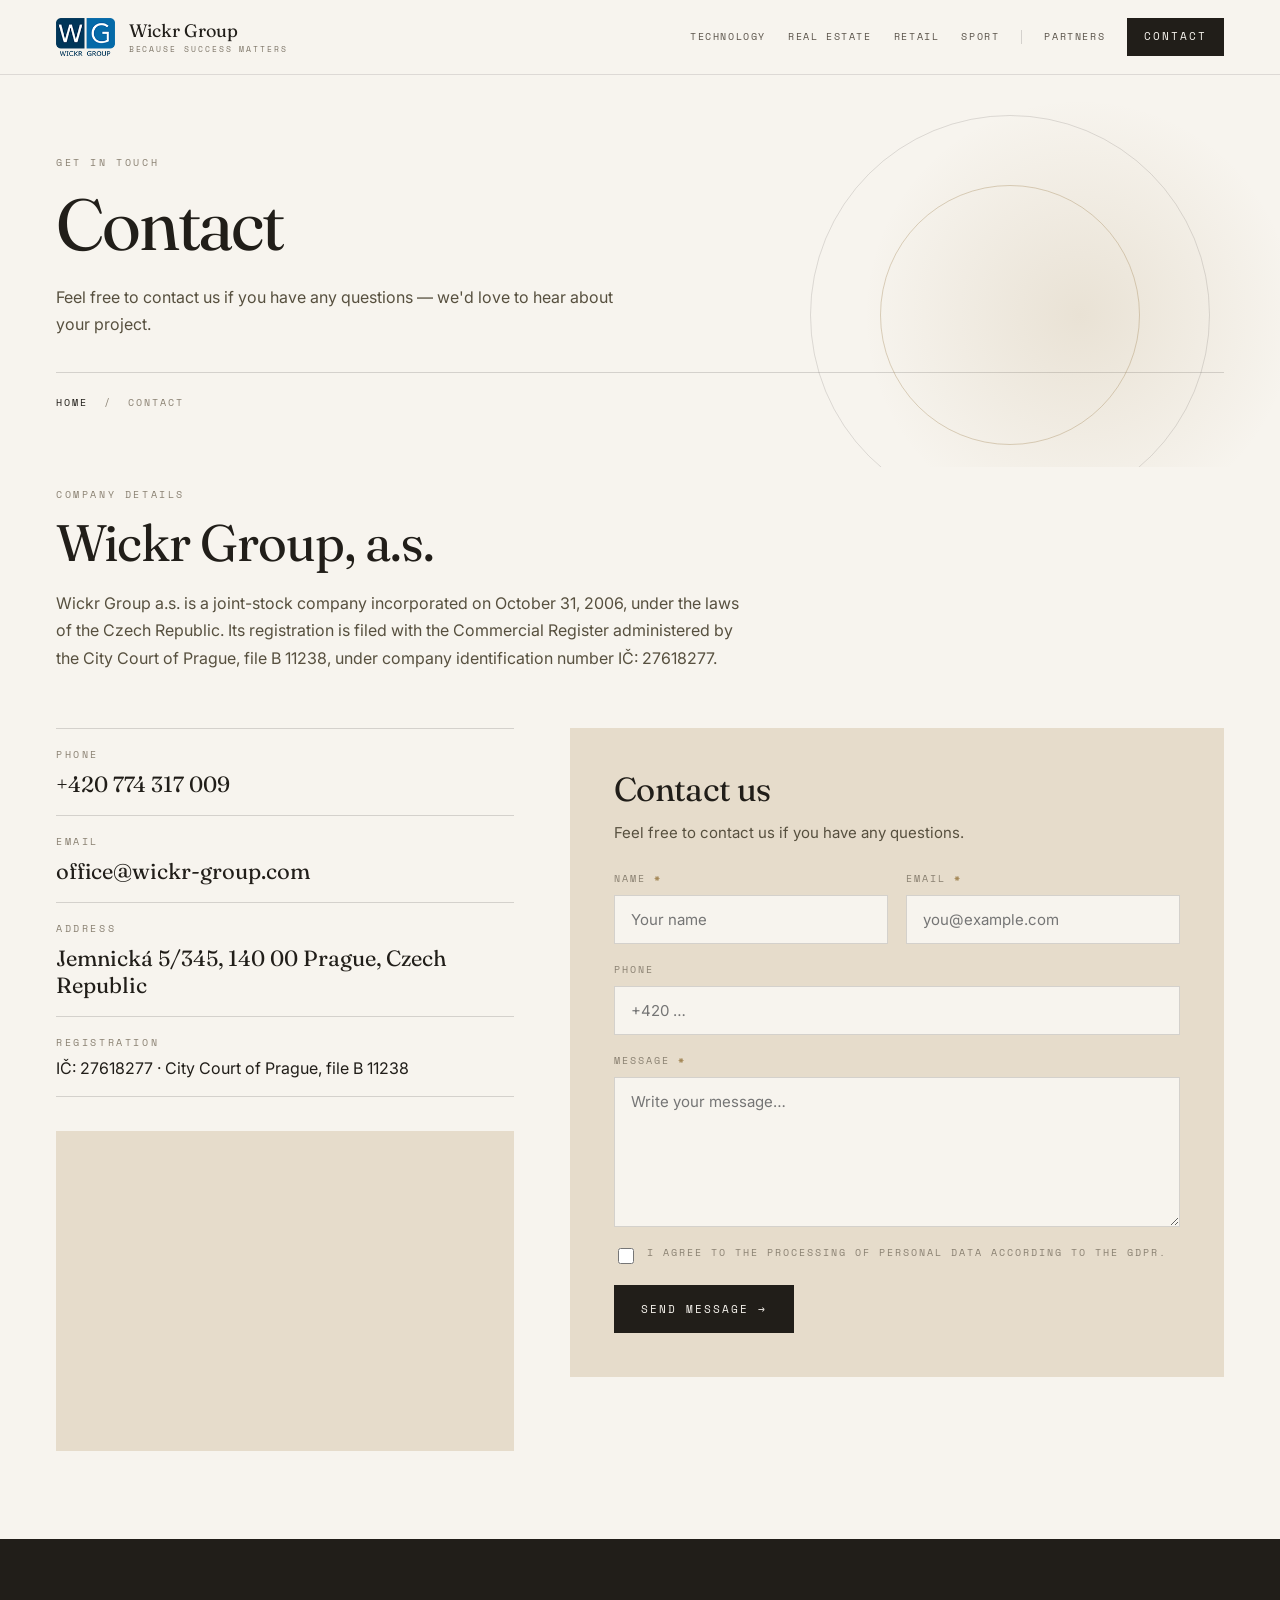
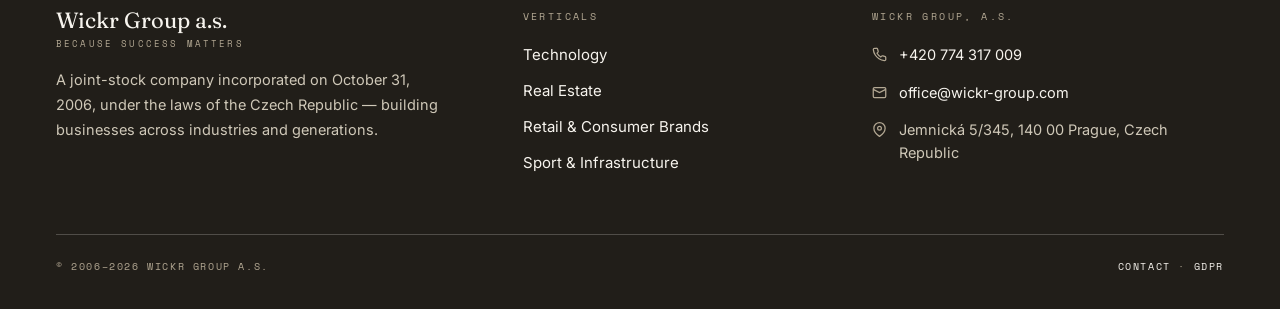
==== commit 2bb0f5b7: "Add files via upload" ====
--- a/contact.html
+++ b/contact.html
@@ -19,13 +19,12 @@
     </a>
     <button class="nav-toggle" aria-label="Menu"><span></span><span></span><span></span></button>
     <ul class="nav-links">
+      <li><a href="index.html#technology">Technology</a></li>
       <li><a href="index.html#real-estate">Real Estate</a></li>
-      <li><a href="index.html#technology">Technology</a></li>
+      <li><a href="index.html#retail">Retail</a></li>
       <li><a href="index.html#sport">Sport</a></li>
-      <li><a href="index.html#retail">Retail</a></li>
       <li class="nav-sep" aria-hidden="true"></li>
       <li><a href="partnership.html">Partners</a></li>
-      <li><a href="references.html">References</a></li>
       <li class="nav-cta"><a class="btn btn--line active" href="contact.html">Contact</a></li>
     </ul>
   </div>
@@ -100,10 +99,10 @@
     <div>
       <h4>Verticals</h4>
       <ul>
+        <li><a href="index.html#technology">Technology</a></li>
         <li><a href="index.html#real-estate">Real Estate</a></li>
-        <li><a href="index.html#technology">Technology</a></li>
+        <li><a href="index.html#retail">Retail &amp; Consumer Brands</a></li>
         <li><a href="index.html#sport">Sport &amp; Infrastructure</a></li>
-        <li><a href="index.html#retail">Retail &amp; Consumer Brands</a></li>
       </ul>
     </div>
     <div>
--- a/assets/warm.css
+++ b/assets/warm.css
@@ -73,7 +73,7 @@
 .tab{display:flex;flex-direction:column;justify-content:space-between;gap:46px;padding:26px 24px 24px;min-height:170px;border:0;cursor:pointer;text-align:left;font-family:var(--sans);background:var(--clay);color:var(--ink);transition:background .35s var(--ease),color .35s var(--ease),opacity .3s var(--ease)}
 .tab:hover{opacity:.86}
 .tab .n{font-family:var(--mono);font-size:11px;letter-spacing:.2em}
-.tab .t{font-family:var(--serif);font-size:30px;line-height:1.05}
+.tab .t{font-family:var(--serif);font-size:clamp(20px,2.2vw,30px);line-height:1.05;overflow-wrap:break-word;hyphens:auto}
 .tab .v{font-family:var(--mono);font-size:10px;letter-spacing:.18em;text-transform:uppercase;opacity:0;transition:opacity .3s var(--ease)}
 .tab[aria-selected="true"]{background:var(--ink);color:var(--paper)}
 .tab[aria-selected="true"] .v{opacity:1}
@@ -134,7 +134,7 @@
 .gal-group:first-child{border-top:0;padding-top:0}
 .gal-group__head{display:flex;align-items:baseline;justify-content:space-between;gap:20px;flex-wrap:wrap;margin-bottom:24px}
 .gal-group__head h3{font-size:clamp(1.5rem,2.6vw,34px);margin:0}
-.gal-grid{display:grid;grid-template-columns:repeat(auto-fill,minmax(280px,1fr));gap:2px}
+.gal-grid{display:grid;grid-template-columns:repeat(auto-fill,minmax(min(280px,100%),1fr));gap:2px}
 .gal-grid img{width:100%;height:240px;object-fit:cover;transition:opacity .4s var(--ease)}
 .gal-grid a:hover img{opacity:.82}
 .proj-cards{display:grid;grid-template-columns:1fr 1fr;gap:2px;margin-top:8px}
@@ -199,5 +199,29 @@
   .hero__meta{gap:20px}
   .bottle img{height:340px}
   .form,.pane-clay,.pane-ink{padding:28px}
+  .form-row{grid-template-columns:1fr}
+  .gal-grid img{height:200px}
+}
+
+@media (max-width:700px){
+  /* verticals become a stacked list — no clipped serif headings */
+  .tabs{grid-template-columns:1fr;gap:1px;margin-top:40px}
+  .tab{flex-direction:row;align-items:center;justify-content:flex-start;gap:16px;min-height:0;padding:18px 20px}
+  .tab .n{flex:none;opacity:.6}
+  .tab .t{flex:1;font-size:24px;line-height:1.15}
+  .tab .t br{display:none}
+  .tab .v{flex:none;font-size:9px;letter-spacing:.14em}
+  .brands span{font-size:18px;padding:11px 14px}
+  .spec div,.info-row{font-size:12.5px}
+  .spec .v{font-size:17px}
+  .info-row .value{font-size:19px}
+  .stats{grid-template-columns:1fr;gap:14px}
+  .stats>div{display:flex;align-items:baseline;gap:14px}
+  .stats .num{font-size:34px}
+  .stats .lbl{margin-top:0}
+  .hero__meta{flex-direction:column;gap:10px}
+  .cta__in,.cta__side{align-items:flex-start}
+  .btn{padding:14px 20px;font-size:10px}
+  .gal-group__head{margin-bottom:16px}
 }
 @media (prefers-reduced-motion:reduce){*{transition-duration:.001ms!important;animation:none!important}}
